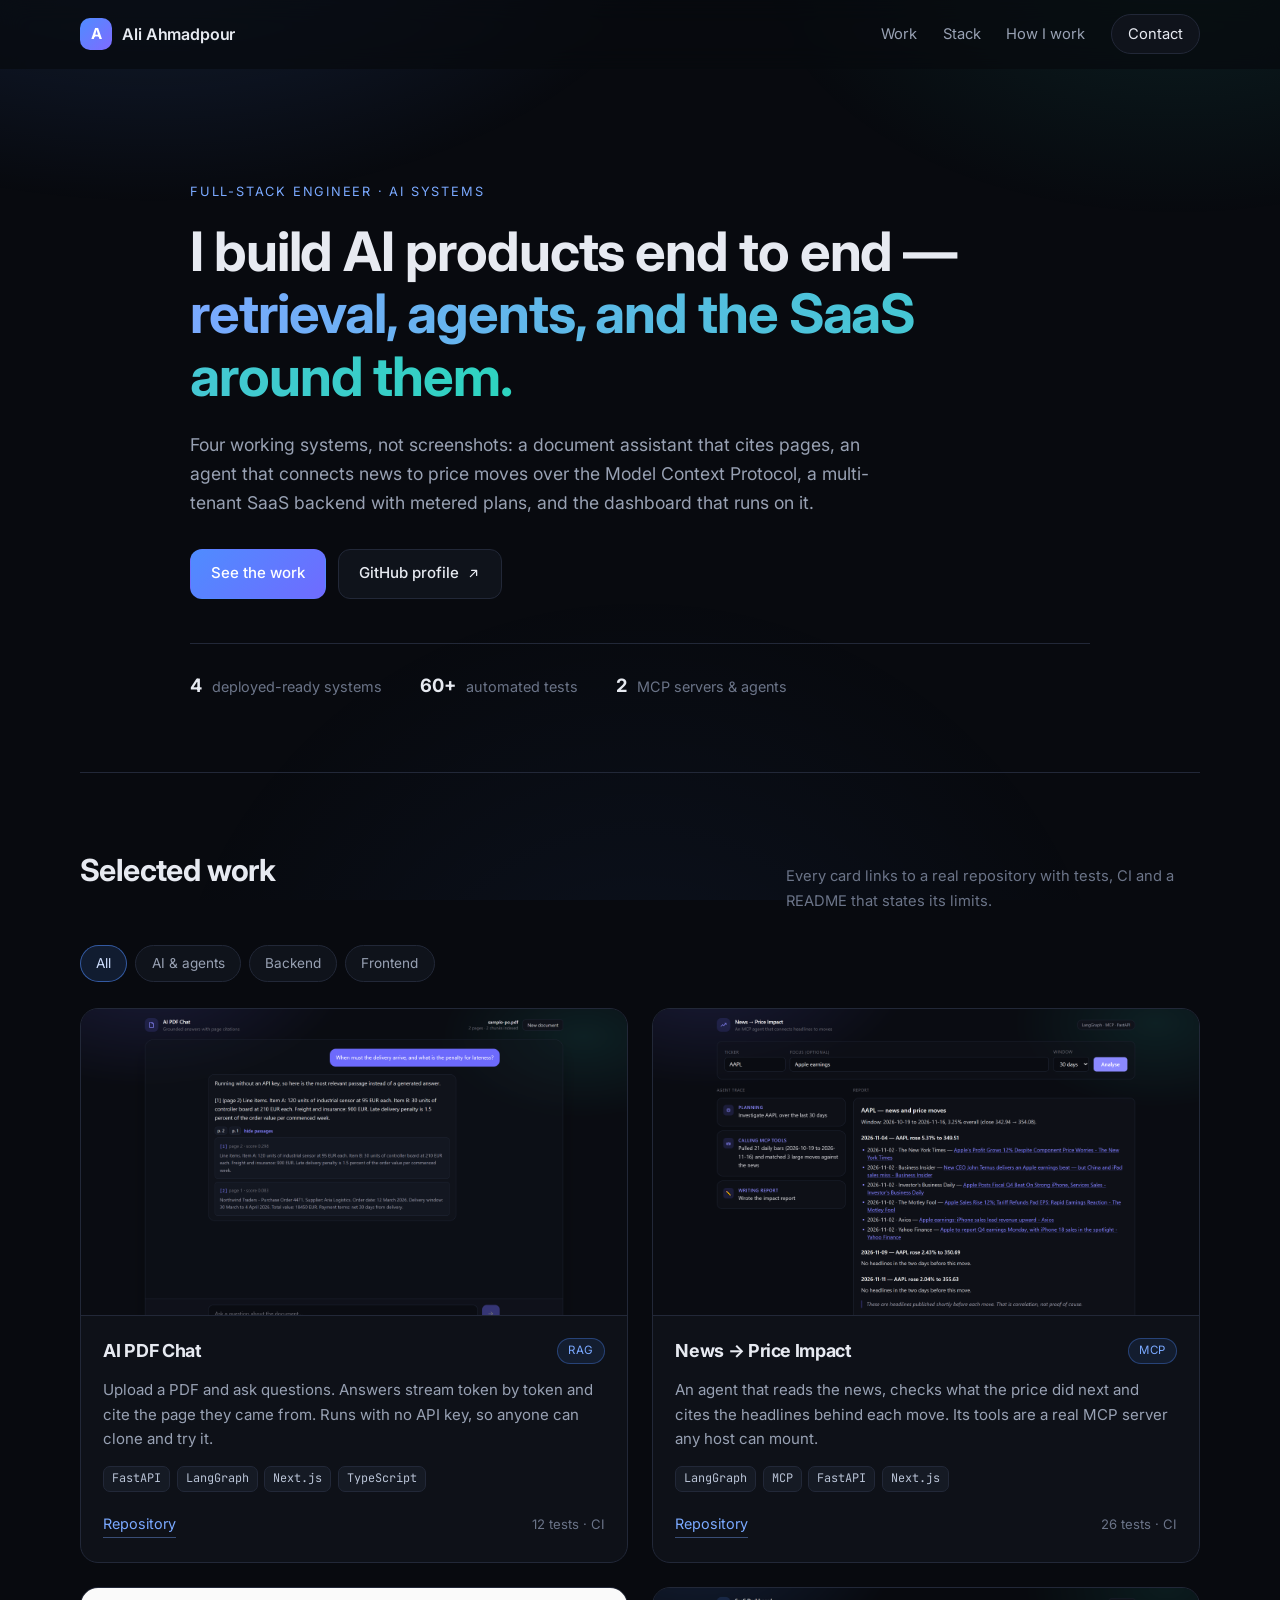
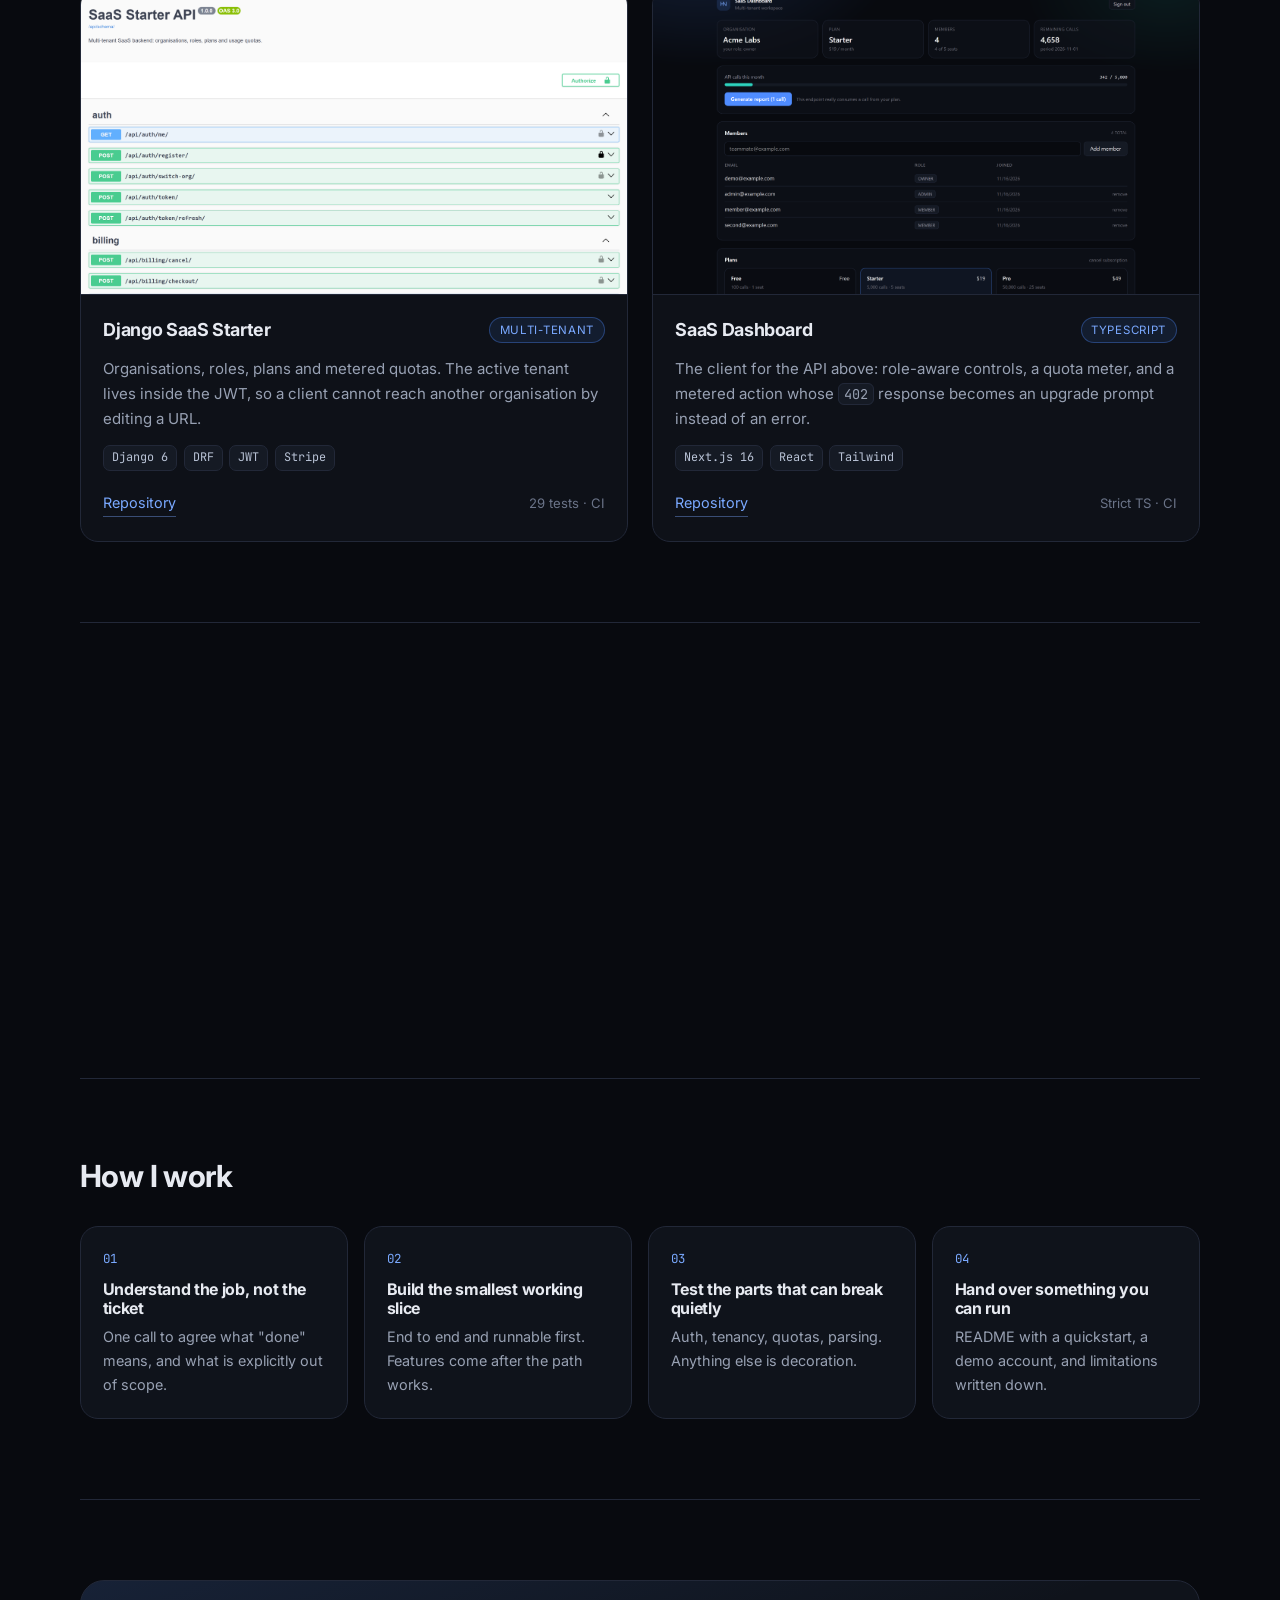
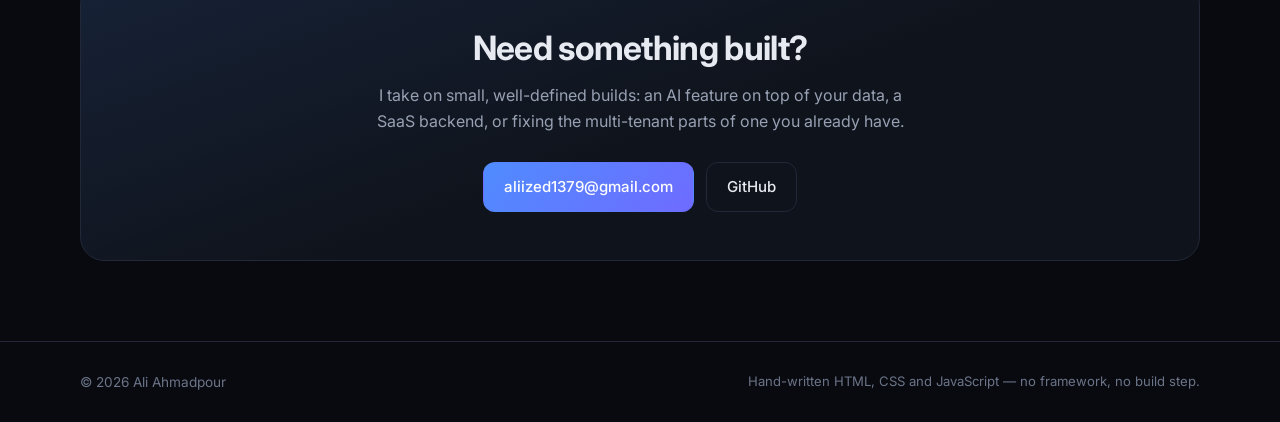
==== index.html @ 23d501a3 "Portfolio site: hand-written HTML, CSS and JavaScript No framework, no bundler, no dependencies. Fou" ====
<!doctype html>
<html lang="en">
  <head>
    <meta charset="utf-8" />
    <meta name="viewport" content="width=device-width, initial-scale=1" />
    <title>Ali Ahmadpour — Full-stack engineer, AI systems</title>
    <meta
      name="description"
      content="Full-stack engineer building AI systems: retrieval, agents over MCP, and the multi-tenant SaaS backends they sit on. Python, Django, FastAPI, Next.js, TypeScript."
    />
    <meta name="theme-color" content="#080a0f" />
    <link rel="preconnect" href="https://fonts.googleapis.com" />
    <link rel="preconnect" href="https://fonts.gstatic.com" crossorigin />
    <link
      href="https://fonts.googleapis.com/css2?family=Inter:wght@400;500;600;700&family=JetBrains+Mono:wght@400;500&display=swap"
      rel="stylesheet"
    />
    <link rel="stylesheet" href="styles.css" />
    <link rel="icon" href="data:image/svg+xml,%3Csvg xmlns='http://www.w3.org/2000/svg' viewBox='0 0 100 100'%3E%3Crect width='100' height='100' rx='22' fill='%234f8cff'/%3E%3Ctext x='50' y='68' font-size='54' font-family='sans-serif' font-weight='700' fill='white' text-anchor='middle'%3EA%3C/text%3E%3C/svg%3E" />
  </head>
  <body>
    <a class="skip" href="#work">Skip to work</a>

    <div class="glow" aria-hidden="true"></div>

    <header class="site-header" id="top">
      <div class="wrap header-inner">
        <a class="brand" href="#top">
          <span class="brand-mark">A</span>
          <span class="brand-text">Ali Ahmadpour</span>
        </a>

        <button class="nav-toggle" type="button" aria-expanded="false" aria-controls="nav">
          <span class="nav-toggle-bar"></span>
          <span class="nav-toggle-bar"></span>
          <span class="nav-toggle-label">Menu</span>
        </button>

        <nav class="nav" id="nav" aria-label="Main">
          <a href="#work">Work</a>
          <a href="#stack">Stack</a>
          <a href="#process">How I work</a>
          <a class="nav-cta" href="#contact">Contact</a>
        </nav>
      </div>
    </header>

    <main>
      <section class="hero wrap">
        <p class="eyebrow">Full-stack engineer · AI systems</p>
        <h1>
          I build AI products end to end —<br />
          <span class="accent">retrieval, agents, and the SaaS around them.</span>
        </h1>
        <p class="lede">
          Four working systems, not screenshots: a document assistant that cites pages, an agent
          that connects news to price moves over the Model Context Protocol, a multi-tenant SaaS
          backend with metered plans, and the dashboard that runs on it.
        </p>

        <div class="hero-actions">
          <a class="btn btn-primary" href="#work">See the work</a>
          <a class="btn" href="https://github.com/MrFox2000" target="_blank" rel="noreferrer">
            GitHub profile
            <svg viewBox="0 0 24 24" aria-hidden="true"><path d="M7 17 17 7M9 7h8v8" /></svg>
          </a>
        </div>

        <ul class="facts" role="list">
          <li><strong>4</strong> deployed-ready systems</li>
          <li><strong>60+</strong> automated tests</li>
          <li><strong>2</strong> MCP servers &amp; agents</li>
        </ul>
      </section>

      <section class="wrap section" id="work">
        <div class="section-head">
          <h2>Selected work</h2>
          <p>Every card links to a real repository with tests, CI and a README that states its limits.</p>
        </div>

        <div class="filters" role="group" aria-label="Filter projects by technology">
          <button class="chip is-active" type="button" data-filter="all">All</button>
          <button class="chip" type="button" data-filter="ai">AI &amp; agents</button>
          <button class="chip" type="button" data-filter="backend">Backend</button>
          <button class="chip" type="button" data-filter="frontend">Frontend</button>
        </div>

        <div class="projects">
          <article class="project" data-tags="ai backend frontend">
            <a class="project-shot" href="https://github.com/MrFox2000/ai-pdf-chat" target="_blank" rel="noreferrer">
              <img src="assets/ai-pdf-chat.png" alt="AI PDF Chat answering a question with cited pages" loading="lazy" />
            </a>
            <div class="project-body">
              <div class="project-title-row">
                <h3>AI PDF Chat</h3>
                <span class="badge">RAG</span>
              </div>
              <p>
                Upload a PDF and ask questions. Answers stream token by token and cite the page
                they came from. Runs with no API key, so anyone can clone and try it.
              </p>
              <ul class="stack" role="list">
                <li>FastAPI</li>
                <li>LangGraph</li>
                <li>Next.js</li>
                <li>TypeScript</li>
              </ul>
              <div class="project-links">
                <a href="https://github.com/MrFox2000/ai-pdf-chat" target="_blank" rel="noreferrer">Repository</a>
                <span class="muted">12 tests · CI</span>
              </div>
            </div>
          </article>

          <article class="project" data-tags="ai backend frontend">
            <a class="project-shot" href="https://github.com/MrFox2000/agentic-news-impact" target="_blank" rel="noreferrer">
              <img src="assets/agentic-news-impact.png" alt="The agent report pairing price moves with headlines" loading="lazy" />
            </a>
            <div class="project-body">
              <div class="project-title-row">
                <h3>News → Price Impact</h3>
                <span class="badge">MCP</span>
              </div>
              <p>
                An agent that reads the news, checks what the price did next and cites the headlines
                behind each move. Its tools are a real MCP server any host can mount.
              </p>
              <ul class="stack" role="list">
                <li>LangGraph</li>
                <li>MCP</li>
                <li>FastAPI</li>
                <li>Next.js</li>
              </ul>
              <div class="project-links">
                <a href="https://github.com/MrFox2000/agentic-news-impact" target="_blank" rel="noreferrer">Repository</a>
                <span class="muted">26 tests · CI</span>
              </div>
            </div>
          </article>

          <article class="project" data-tags="backend">
            <a class="project-shot" href="https://github.com/MrFox2000/django-saas-starter" target="_blank" rel="noreferrer">
              <img src="assets/django-saas-starter.png" alt="Generated OpenAPI documentation for the SaaS API" loading="lazy" />
            </a>
            <div class="project-body">
              <div class="project-title-row">
                <h3>Django SaaS Starter</h3>
                <span class="badge">Multi-tenant</span>
              </div>
              <p>
                Organisations, roles, plans and metered quotas. The active tenant lives inside the
                JWT, so a client cannot reach another organisation by editing a URL.
              </p>
              <ul class="stack" role="list">
                <li>Django 6</li>
                <li>DRF</li>
                <li>JWT</li>
                <li>Stripe</li>
              </ul>
              <div class="project-links">
                <a href="https://github.com/MrFox2000/django-saas-starter" target="_blank" rel="noreferrer">Repository</a>
                <span class="muted">29 tests · CI</span>
              </div>
            </div>
          </article>

          <article class="project" data-tags="frontend backend">
            <a class="project-shot" href="https://github.com/MrFox2000/next-dashboard" target="_blank" rel="noreferrer">
              <img src="assets/next-dashboard.png" alt="The multi-tenant dashboard showing quota and plans" loading="lazy" />
            </a>
            <div class="project-body">
              <div class="project-title-row">
                <h3>SaaS Dashboard</h3>
                <span class="badge">TypeScript</span>
              </div>
              <p>
                The client for the API above: role-aware controls, a quota meter, and a metered
                action whose <code>402</code> response becomes an upgrade prompt instead of an error.
              </p>
              <ul class="stack" role="list">
                <li>Next.js 16</li>
                <li>React</li>
                <li>Tailwind</li>
              </ul>
              <div class="project-links">
                <a href="https://github.com/MrFox2000/next-dashboard" target="_blank" rel="noreferrer">Repository</a>
                <span class="muted">Strict TS · CI</span>
              </div>
            </div>
          </article>
        </div>
      </section>

      <section class="wrap section" id="stack">
        <div class="section-head">
          <h2>What I actually work with</h2>
          <p>Listed only where a repository above proves it.</p>
        </div>

        <div class="stack-grid">
          <div class="stack-card">
            <h3>AI systems</h3>
            <ul role="list">
              <li>Retrieval-augmented generation</li>
              <li>LangChain &amp; LangGraph</li>
              <li>Model Context Protocol (servers and clients)</li>
              <li>Streaming responses over SSE</li>
            </ul>
          </div>
          <div class="stack-card">
            <h3>Backend</h3>
            <ul role="list">
              <li>Python, FastAPI, Django + DRF</li>
              <li>PostgreSQL, JWT, multi-tenancy</li>
              <li>Stripe subscriptions and webhooks</li>
              <li>pytest, Docker, GitHub Actions</li>
            </ul>
          </div>
          <div class="stack-card">
            <h3>Frontend</h3>
            <ul role="list">
              <li>TypeScript, React, Next.js App Router</li>
              <li>Tailwind, accessible markup</li>
              <li>Hand-written HTML, CSS and DOM</li>
              <li>This page: no framework, no build step</li>
            </ul>
          </div>
        </div>
      </section>

      <section class="wrap section" id="process">
        <div class="section-head">
          <h2>How I work</h2>
        </div>

        <ol class="steps" role="list">
          <li>
            <span class="step-number">01</span>
            <h3>Understand the job, not the ticket</h3>
            <p>One call to agree what "done" means, and what is explicitly out of scope.</p>
          </li>
          <li>
            <span class="step-number">02</span>
            <h3>Build the smallest working slice</h3>
            <p>End to end and runnable first. Features come after the path works.</p>
          </li>
          <li>
            <span class="step-number">03</span>
            <h3>Test the parts that can break quietly</h3>
            <p>Auth, tenancy, quotas, parsing. Anything else is decoration.</p>
          </li>
          <li>
            <span class="step-number">04</span>
            <h3>Hand over something you can run</h3>
            <p>README with a quickstart, a demo account, and limitations written down.</p>
          </li>
        </ol>
      </section>

      <section class="wrap section contact" id="contact">
        <div class="contact-card">
          <h2>Need something built?</h2>
          <p>
            I take on small, well-defined builds: an AI feature on top of your data, a SaaS
            backend, or fixing the multi-tenant parts of one you already have.
          </p>
          <div class="contact-actions">
            <a class="btn btn-primary" href="mailto:aliized1379@gmail.com">aliized1379@gmail.com</a>
            <a class="btn" href="https://github.com/MrFox2000" target="_blank" rel="noreferrer">GitHub</a>
          </div>
        </div>
      </section>
    </main>

    <footer class="site-footer">
      <div class="wrap footer-inner">
        <p>© <span id="year">2026</span> Ali Ahmadpour</p>
        <p class="muted">Hand-written HTML, CSS and JavaScript — no framework, no build step.</p>
      </div>
    </footer>

    <script src="app.js" defer></script>
  </body>
</html>
---- styles.css ----
/* Hand-written CSS: custom properties, logical layout, no framework. */

:root {
  --bg: #080a0f;
  --panel: #0f131b;
  --panel-soft: #151a24;
  --line: #222838;
  --text: #e7eaf1;
  --muted: #98a1b3;
  --faint: #6b7488;
  --accent: #4f8cff;
  --accent-soft: #7aa9ff;
  --good: #2dd4bf;

  --radius: 18px;
  --wrap: 1120px;
  --font: "Inter", ui-sans-serif, system-ui, -apple-system, "Segoe UI", sans-serif;
  --mono: "JetBrains Mono", ui-monospace, SFMono-Regular, Menlo, monospace;
}

*,
*::before,
*::after {
  box-sizing: border-box;
}

html {
  scroll-behavior: smooth;
}

body {
  margin: 0;
  min-height: 100dvh;
  background: var(--bg);
  color: var(--text);
  font-family: var(--font);
  font-size: 16px;
  line-height: 1.65;
  -webkit-font-smoothing: antialiased;
}

img {
  max-width: 100%;
  display: block;
}

a {
  color: inherit;
  text-decoration: none;
}

h1,
h2,
h3 {
  line-height: 1.15;
  letter-spacing: -0.02em;
  margin: 0;
}

p {
  margin: 0;
}

ul,
ol {
  margin: 0;
  padding: 0;
  list-style: none;
}

code {
  font-family: var(--mono);
  font-size: 0.9em;
  background: var(--panel-soft);
  border: 1px solid var(--line);
  border-radius: 6px;
  padding: 1px 5px;
}

.wrap {
  width: min(100% - 2.5rem, var(--wrap));
  margin-inline: auto;
}

.skip {
  position: absolute;
  left: -9999px;
  top: 0;
  background: var(--accent);
  color: #fff;
  padding: 0.5rem 1rem;
  z-index: 100;
}

.skip:focus {
  left: 1rem;
  top: 1rem;
}

/* ---------- ambient background ---------- */

.glow {
  position: fixed;
  inset: 0;
  pointer-events: none;
  z-index: -1;
  background:
    radial-gradient(900px 520px at 12% -12%, rgba(79, 140, 255, 0.18), transparent 60%),
    radial-gradient(760px 460px at 92% -4%, rgba(45, 212, 191, 0.1), transparent 55%),
    radial-gradient(700px 700px at 50% 120%, rgba(79, 140, 255, 0.07), transparent 70%);
}

/* ---------- header ---------- */

.site-header {
  position: sticky;
  top: 0;
  z-index: 20;
  backdrop-filter: blur(12px);
  background: rgba(8, 10, 15, 0.72);
  border-bottom: 1px solid transparent;
  transition: border-color 0.25s ease, background 0.25s ease;
}

.site-header.is-stuck {
  border-bottom-color: var(--line);
}

.header-inner {
  display: flex;
  align-items: center;
  justify-content: space-between;
  gap: 1rem;
  min-height: 68px;
}

.brand {
  display: inline-flex;
  align-items: center;
  gap: 0.65rem;
  font-weight: 600;
  letter-spacing: -0.01em;
}

.brand-mark {
  display: grid;
  place-items: center;
  width: 32px;
  height: 32px;
  border-radius: 10px;
  background: linear-gradient(135deg, var(--accent), #7f6bff);
  color: #fff;
  font-weight: 700;
  font-size: 0.95rem;
}

.nav {
  display: flex;
  align-items: center;
  gap: 1.6rem;
  font-size: 0.92rem;
  color: var(--muted);
}

.nav a {
  transition: color 0.2s ease;
}

.nav a:hover,
.nav a:focus-visible {
  color: var(--text);
}

.nav-cta {
  color: var(--text);
  border: 1px solid var(--line);
  border-radius: 999px;
  padding: 0.4rem 1rem;
  background: var(--panel);
}

.nav-cta:hover {
  border-color: rgba(79, 140, 255, 0.6);
}

.nav-toggle {
  display: none;
  align-items: center;
  gap: 0.5rem;
  background: none;
  border: 1px solid var(--line);
  border-radius: 999px;
  color: var(--muted);
  font: inherit;
  font-size: 0.85rem;
  padding: 0.35rem 0.85rem;
  cursor: pointer;
}

.nav-toggle-bar {
  width: 14px;
  height: 1.5px;
  background: currentColor;
}

.nav-toggle-bar + .nav-toggle-bar {
  margin-left: -6px;
}

/* ---------- hero ---------- */

.hero {
  padding-block: clamp(3.5rem, 9vw, 7rem) clamp(2.5rem, 6vw, 4.5rem);
  max-width: 900px;
}

.eyebrow {
  font-size: 0.8rem;
  letter-spacing: 0.14em;
  text-transform: uppercase;
  color: var(--accent-soft);
  margin-bottom: 1.1rem;
}

.hero h1 {
  font-size: clamp(2rem, 5.2vw, 3.4rem);
  font-weight: 700;
}

.accent {
  background: linear-gradient(100deg, var(--accent-soft), var(--good));
  -webkit-background-clip: text;
  background-clip: text;
  color: transparent;
}

.lede {
  margin-top: 1.4rem;
  max-width: 62ch;
  color: var(--muted);
  font-size: clamp(1rem, 1.6vw, 1.1rem);
}

.hero-actions {
  display: flex;
  flex-wrap: wrap;
  gap: 0.75rem;
  margin-top: 2rem;
}

.btn {
  display: inline-flex;
  align-items: center;
  gap: 0.45rem;
  border: 1px solid var(--line);
  border-radius: 12px;
  background: var(--panel);
  color: var(--text);
  padding: 0.72rem 1.25rem;
  font-size: 0.94rem;
  font-weight: 500;
  transition: transform 0.15s ease, border-color 0.2s ease, background 0.2s ease;
}

.btn svg {
  width: 15px;
  height: 15px;
  fill: none;
  stroke: currentColor;
  stroke-width: 2;
  stroke-linecap: round;
  stroke-linejoin: round;
}

.btn:hover {
  transform: translateY(-1px);
  border-color: rgba(79, 140, 255, 0.6);
}

.btn-primary {
  background: linear-gradient(135deg, var(--accent), #6f6bff);
  border-color: transparent;
  color: #fff;
}

.btn-primary:hover {
  border-color: transparent;
  filter: brightness(1.07);
}

.facts {
  display: flex;
  flex-wrap: wrap;
  gap: 2.4rem;
  margin-top: 2.8rem;
  padding-top: 1.6rem;
  border-top: 1px solid var(--line);
  color: var(--faint);
  font-size: 0.9rem;
}

.facts strong {
  color: var(--text);
  font-size: 1.15rem;
  margin-right: 0.35rem;
}

/* ---------- sections ---------- */

.section {
  padding-block: clamp(3rem, 7vw, 5rem);
  border-top: 1px solid var(--line);
}

.section-head {
  display: flex;
  flex-wrap: wrap;
  align-items: baseline;
  justify-content: space-between;
  gap: 0.6rem 2rem;
  margin-bottom: 2rem;
}

.section-head h2 {
  font-size: clamp(1.4rem, 2.6vw, 1.9rem);
}

.section-head p {
  color: var(--faint);
  font-size: 0.92rem;
  max-width: 46ch;
}

/* ---------- filters ---------- */

.filters {
  display: flex;
  flex-wrap: wrap;
  gap: 0.5rem;
  margin-bottom: 1.6rem;
}

.chip {
  border: 1px solid var(--line);
  background: var(--panel);
  color: var(--muted);
  border-radius: 999px;
  padding: 0.4rem 0.95rem;
  font: inherit;
  font-size: 0.85rem;
  cursor: pointer;
  transition: color 0.2s ease, border-color 0.2s ease, background 0.2s ease;
}

.chip:hover {
  color: var(--text);
}

.chip.is-active {
  background: rgba(79, 140, 255, 0.14);
  border-color: rgba(79, 140, 255, 0.55);
  color: #cfdfff;
}

/* ---------- projects ---------- */

.projects {
  display: grid;
  gap: 1.5rem;
  grid-template-columns: repeat(auto-fit, minmax(min(100%, 460px), 1fr));
}

.project {
  display: flex;
  flex-direction: column;
  border: 1px solid var(--line);
  border-radius: var(--radius);
  background: color-mix(in srgb, var(--panel) 88%, transparent);
  overflow: hidden;
  transition: transform 0.2s ease, border-color 0.2s ease, opacity 0.2s ease;
}

.project:hover {
  transform: translateY(-3px);
  border-color: rgba(79, 140, 255, 0.45);
}

.project.is-hidden {
  display: none;
}

.project.is-fading {
  opacity: 0;
}

.project-shot {
  display: block;
  aspect-ratio: 16 / 9;
  overflow: hidden;
  background: var(--panel-soft);
  border-bottom: 1px solid var(--line);
}

.project-shot img {
  width: 100%;
  height: 100%;
  object-fit: cover;
  object-position: top center;
  transition: transform 0.5s ease;
}

.project:hover .project-shot img {
  transform: scale(1.03);
}

.project-body {
  display: flex;
  flex-direction: column;
  gap: 0.85rem;
  padding: 1.35rem 1.4rem 1.5rem;
}

.project-title-row {
  display: flex;
  align-items: center;
  justify-content: space-between;
  gap: 0.75rem;
}

.project h3 {
  font-size: 1.12rem;
}

.badge {
  font-size: 0.72rem;
  letter-spacing: 0.06em;
  text-transform: uppercase;
  color: var(--accent-soft);
  border: 1px solid rgba(79, 140, 255, 0.35);
  background: rgba(79, 140, 255, 0.1);
  border-radius: 999px;
  padding: 0.18rem 0.6rem;
  white-space: nowrap;
}

.project p {
  color: var(--muted);
  font-size: 0.94rem;
}

.stack {
  display: flex;
  flex-wrap: wrap;
  gap: 0.4rem;
}

.stack li {
  font-family: var(--mono);
  font-size: 0.74rem;
  color: #b9c3d6;
  background: var(--panel-soft);
  border: 1px solid var(--line);
  border-radius: 7px;
  padding: 0.15rem 0.5rem;
}

.project-links {
  display: flex;
  align-items: center;
  justify-content: space-between;
  margin-top: auto;
  padding-top: 0.4rem;
  font-size: 0.9rem;
}

.project-links a {
  color: var(--accent-soft);
  border-bottom: 1px solid rgba(122, 169, 255, 0.4);
  padding-bottom: 1px;
}

.project-links a:hover {
  color: #fff;
}

.muted {
  color: var(--faint);
  font-size: 0.82rem;
}

/* ---------- stack ---------- */

.stack-grid {
  display: grid;
  gap: 1rem;
  grid-template-columns: repeat(auto-fit, minmax(min(100%, 260px), 1fr));
}

.stack-card {
  border: 1px solid var(--line);
  border-radius: var(--radius);
  background: var(--panel);
  padding: 1.4rem;
}

.stack-card h3 {
  font-size: 0.82rem;
  text-transform: uppercase;
  letter-spacing: 0.12em;
  color: var(--accent-soft);
  margin-bottom: 0.9rem;
}

.stack-card li {
  position: relative;
  padding-left: 1rem;
  margin-block: 0.45rem;
  color: var(--muted);
  font-size: 0.93rem;
}

.stack-card li::before {
  content: "";
  position: absolute;
  left: 0;
  top: 0.62em;
  width: 5px;
  height: 5px;
  border-radius: 50%;
  background: var(--good);
}

/* ---------- steps ---------- */

.steps {
  display: grid;
  gap: 1rem;
  grid-template-columns: repeat(auto-fit, minmax(min(100%, 230px), 1fr));
  counter-reset: step;
}

.steps li {
  border: 1px solid var(--line);
  border-radius: var(--radius);
  background: var(--panel);
  padding: 1.35rem;
}

.step-number {
  display: block;
  font-family: var(--mono);
  font-size: 0.78rem;
  color: var(--accent-soft);
  margin-bottom: 0.7rem;
}

.steps h3 {
  font-size: 1rem;
  margin-bottom: 0.5rem;
}

.steps p {
  color: var(--muted);
  font-size: 0.9rem;
}

/* ---------- contact ---------- */

.contact-card {
  border: 1px solid var(--line);
  border-radius: 24px;
  background:
    linear-gradient(160deg, rgba(79, 140, 255, 0.12), transparent 55%),
    var(--panel);
  padding: clamp(1.8rem, 5vw, 3rem);
  text-align: center;
}

.contact-card h2 {
  font-size: clamp(1.5rem, 3vw, 2.1rem);
}

.contact-card p {
  margin: 0.9rem auto 0;
  max-width: 56ch;
  color: var(--muted);
}

.contact-actions {
  display: flex;
  flex-wrap: wrap;
  justify-content: center;
  gap: 0.7rem;
  margin-top: 1.7rem;
}

/* ---------- footer ---------- */

.site-footer {
  border-top: 1px solid var(--line);
  padding-block: 1.8rem;
}

.footer-inner {
  display: flex;
  flex-wrap: wrap;
  gap: 0.6rem 1.5rem;
  justify-content: space-between;
  color: var(--faint);
  font-size: 0.85rem;
}

/* ---------- reveal on scroll ---------- */

.reveal {
  opacity: 0;
  transform: translateY(14px);
  transition: opacity 0.55s ease, transform 0.55s ease;
}

.reveal.is-visible {
  opacity: 1;
  transform: none;
}

@media (prefers-reduced-motion: reduce) {
  html {
    scroll-behavior: auto;
  }

  .reveal,
  .project,
  .project-shot img,
  .btn {
    transition: none;
  }

  .reveal {
    opacity: 1;
    transform: none;
  }
}

/* ---------- small screens ---------- */

@media (max-width: 760px) {
  .nav-toggle {
    display: inline-flex;
  }

  .nav {
    position: absolute;
    inset-inline: 0;
    top: 100%;
    flex-direction: column;
    align-items: flex-start;
    gap: 0.25rem;
    padding: 0.75rem 1.5rem 1.25rem;
    background: rgba(8, 10, 15, 0.98);
    border-bottom: 1px solid var(--line);
    display: none;
  }

  .nav.is-open {
    display: flex;
  }

  .nav a {
    padding: 0.55rem 0;
    width: 100%;
  }

  .nav-cta {
    text-align: center;
    margin-top: 0.4rem;
  }

  .facts {
    gap: 1.2rem 1.8rem;
  }
}
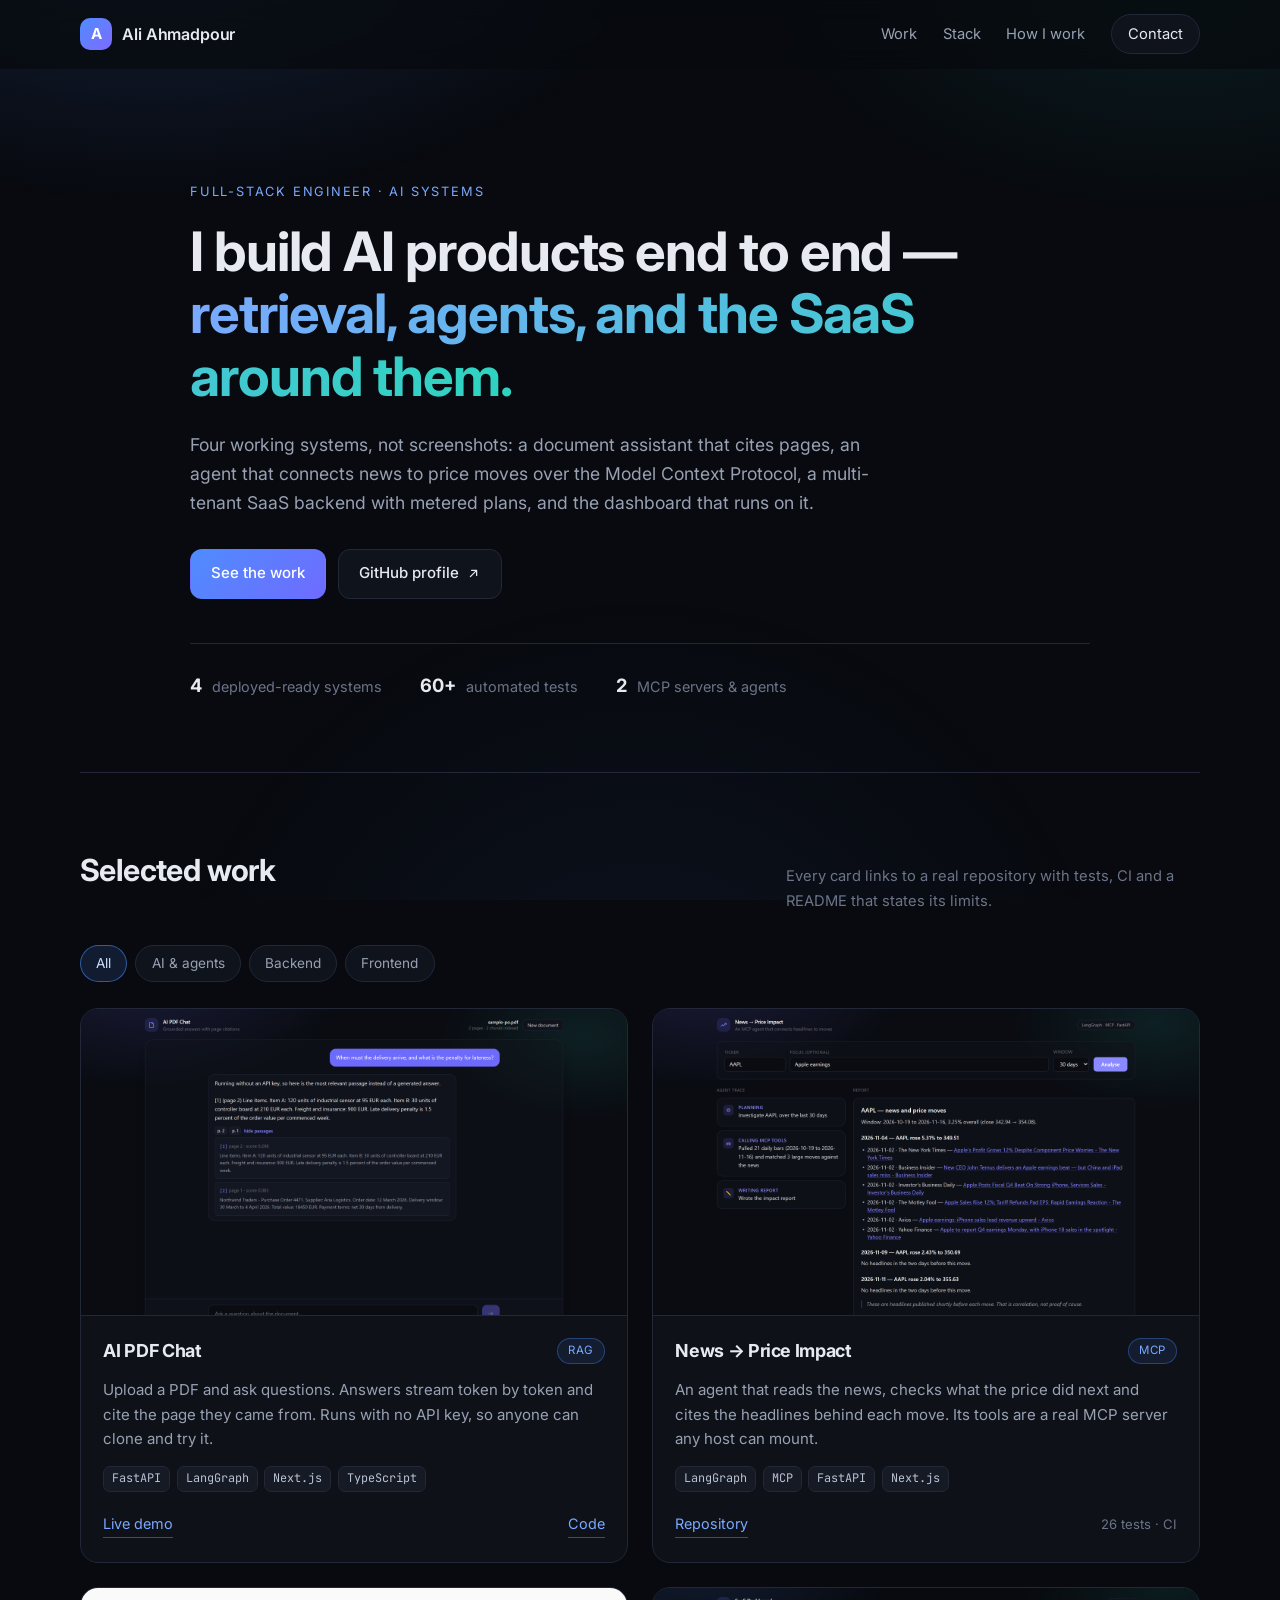
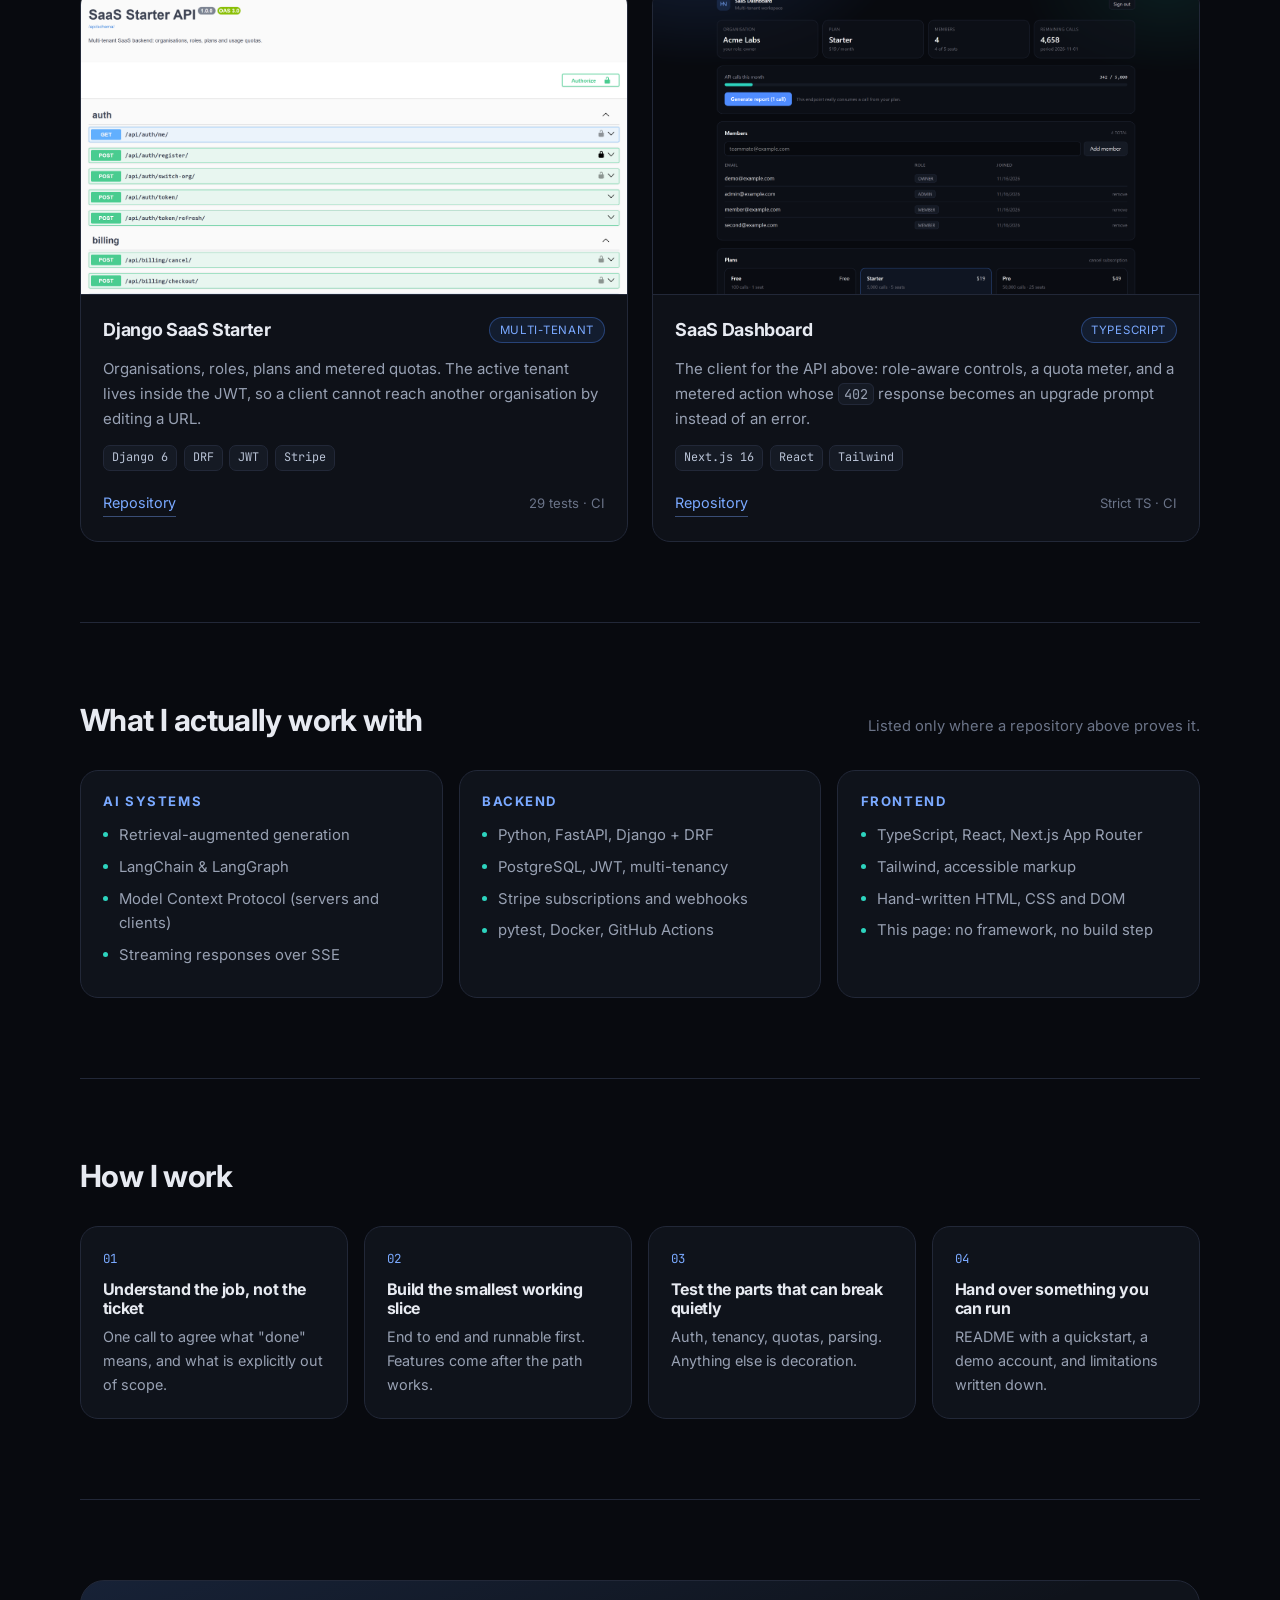
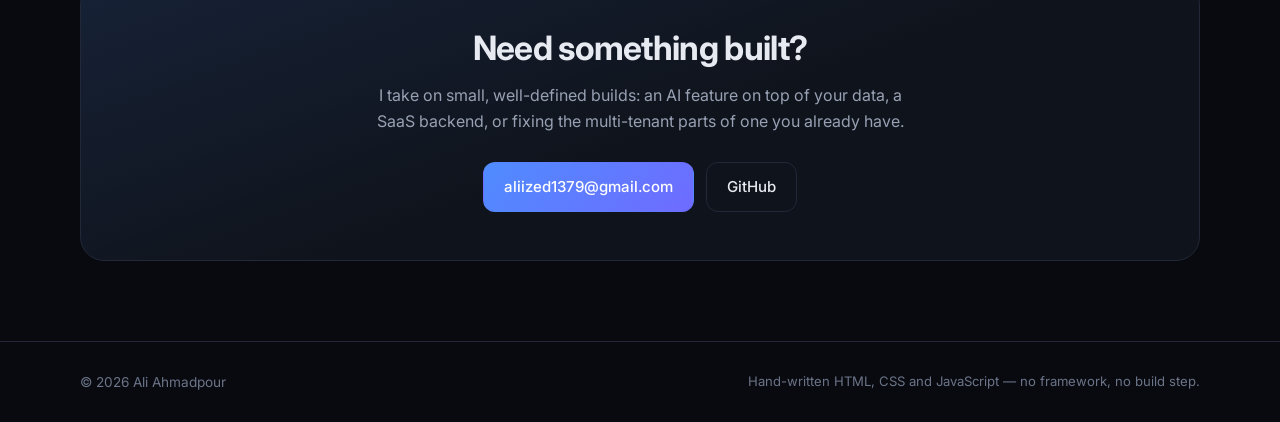
==== commit 7981b4ee: "Link the live demo for AI PDF Chat" ====
--- a/index.html
+++ b/index.html
@@ -107,8 +107,8 @@
                 <li>TypeScript</li>
               </ul>
               <div class="project-links">
-                <a href="https://github.com/MrFox2000/ai-pdf-chat" target="_blank" rel="noreferrer">Repository</a>
-                <span class="muted">12 tests · CI</span>
+                <a href="https://ai-pdf-chat-two.vercel.app/" target="_blank" rel="noreferrer">Live demo</a>
+                <a href="https://github.com/MrFox2000/ai-pdf-chat" target="_blank" rel="noreferrer">Code</a>
               </div>
             </div>
           </article>
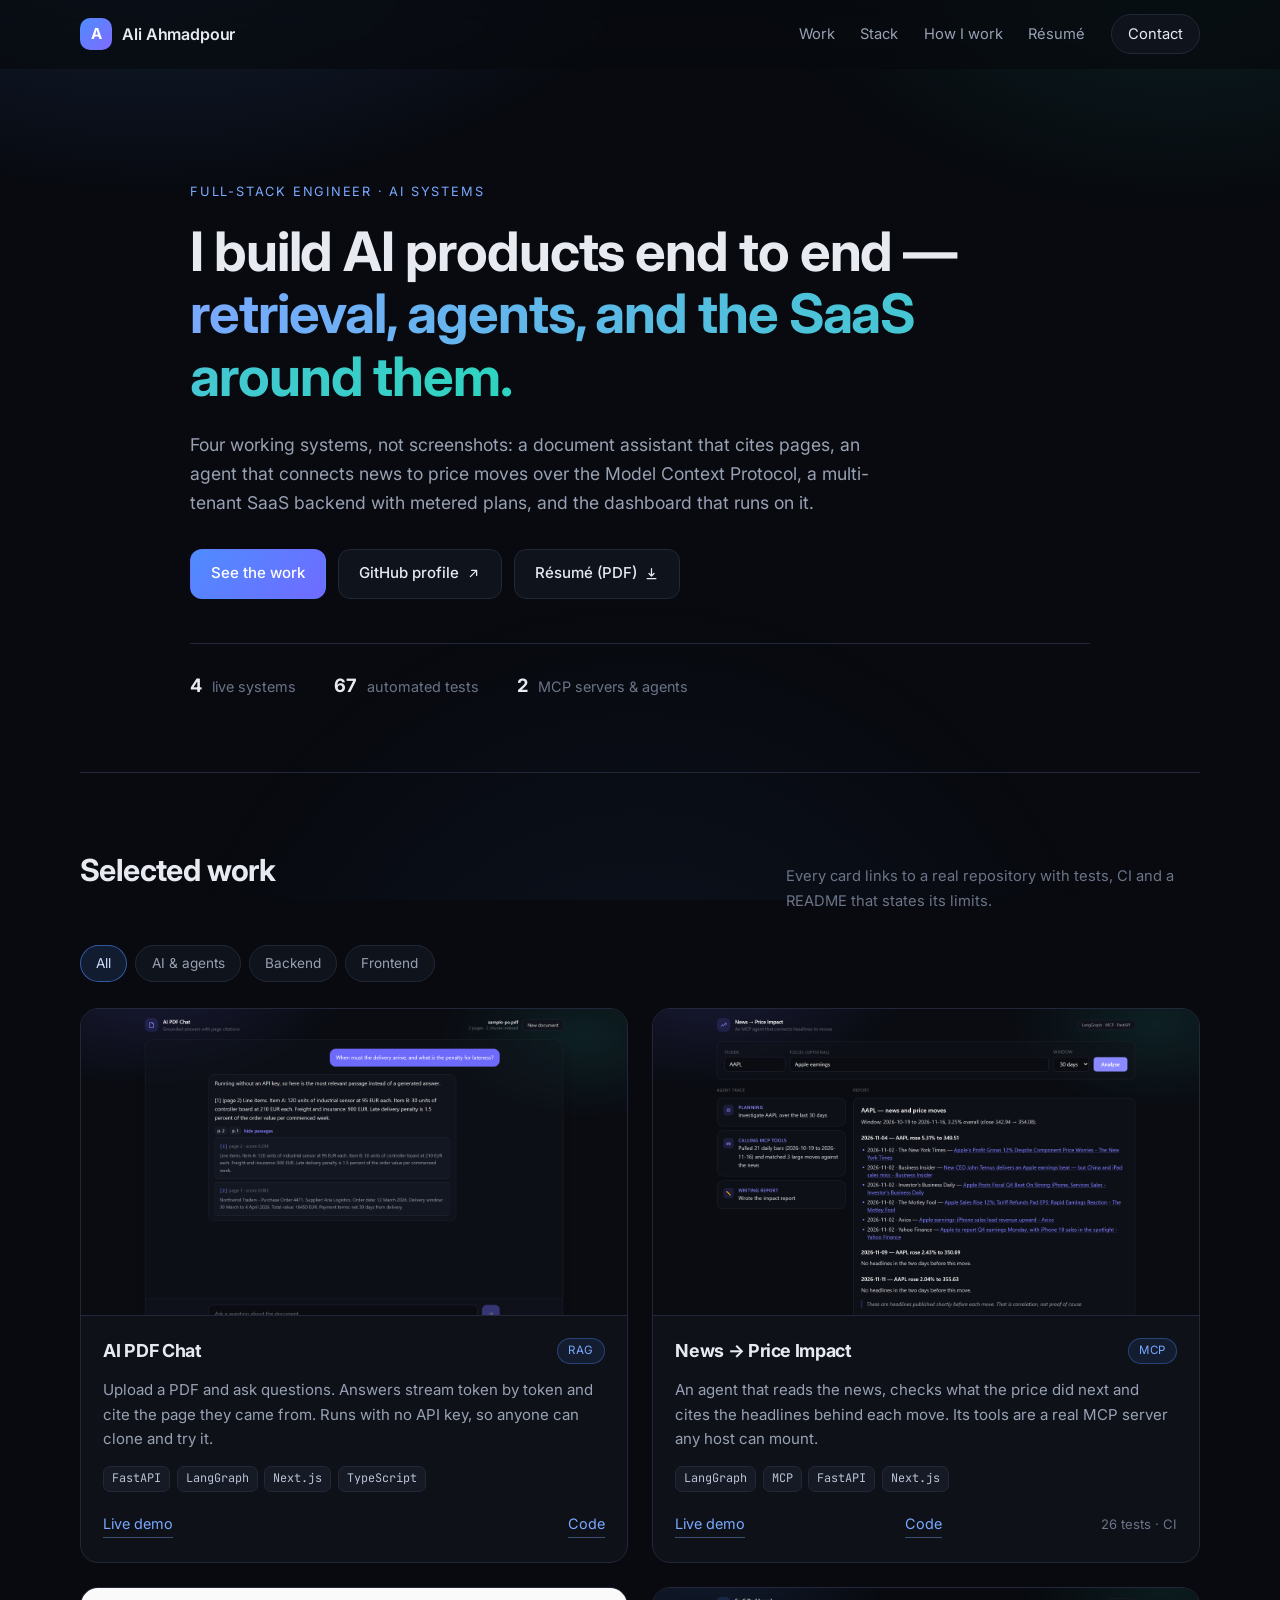
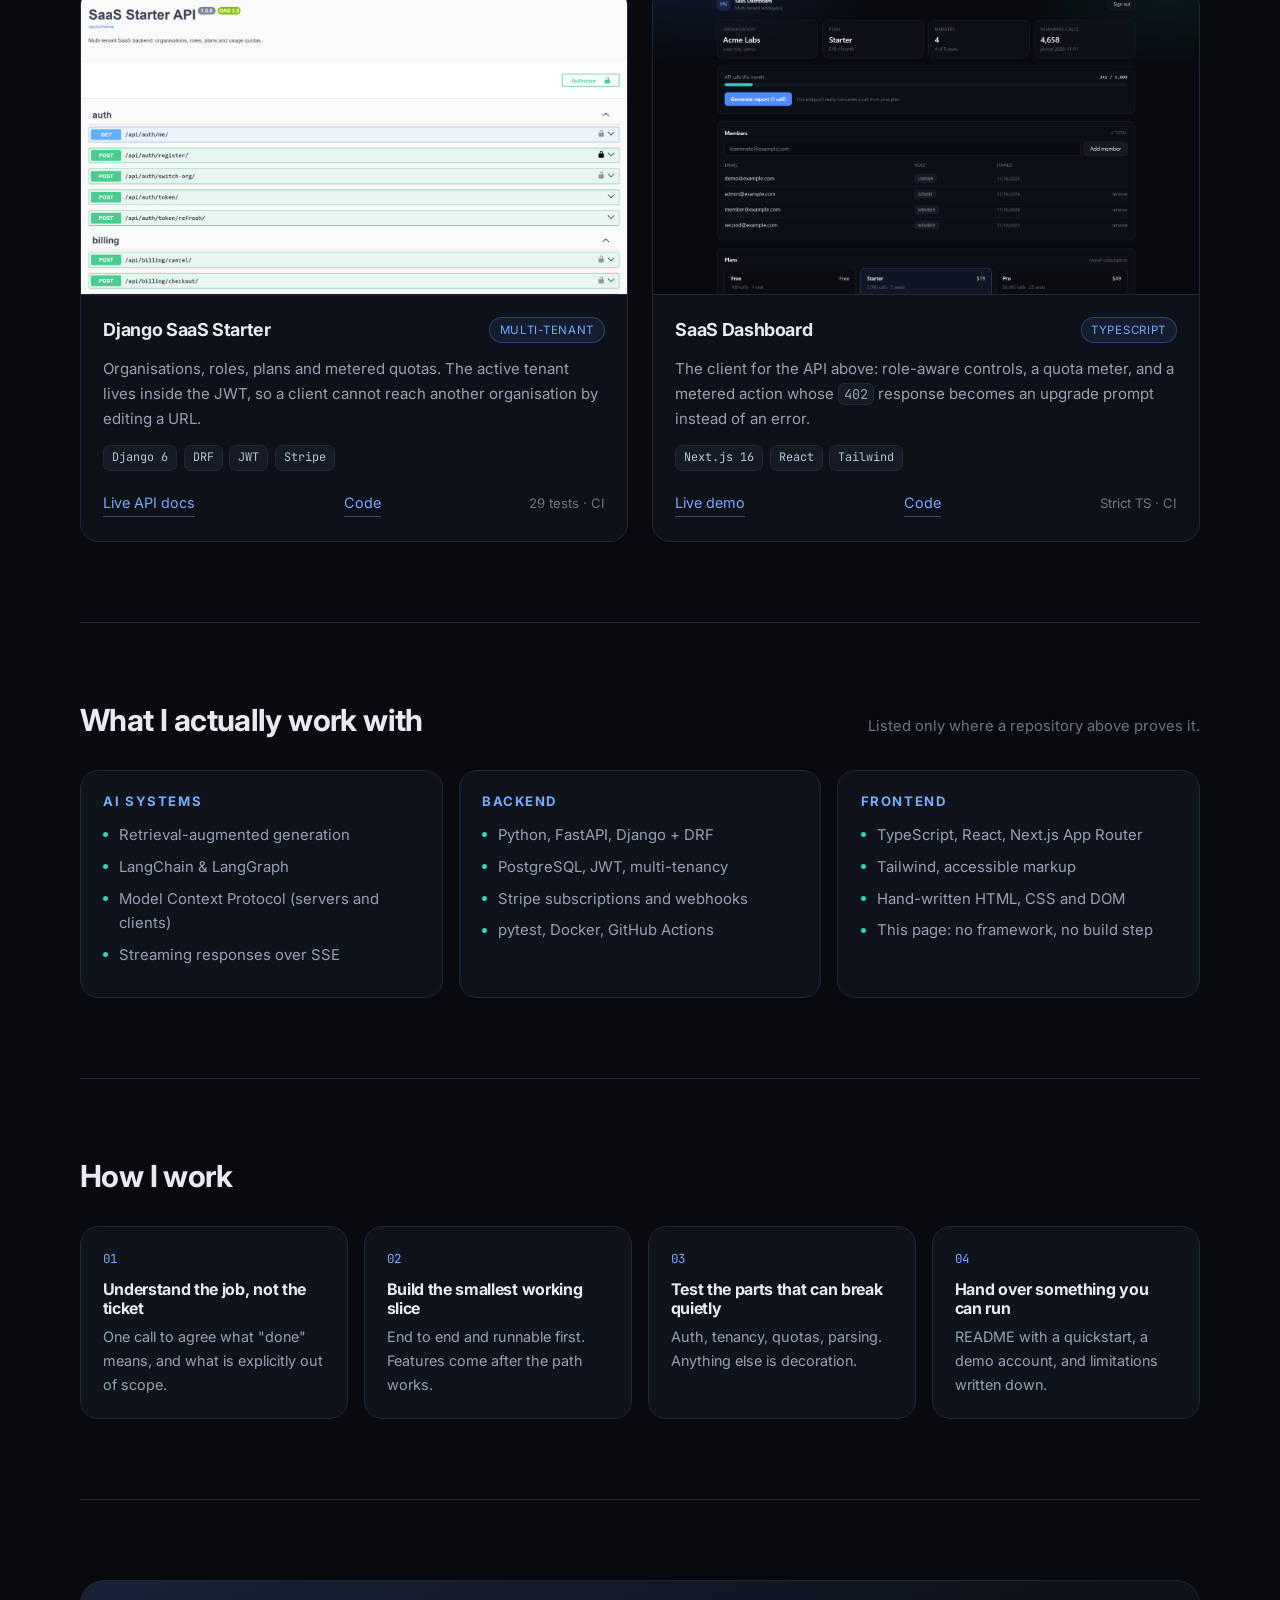
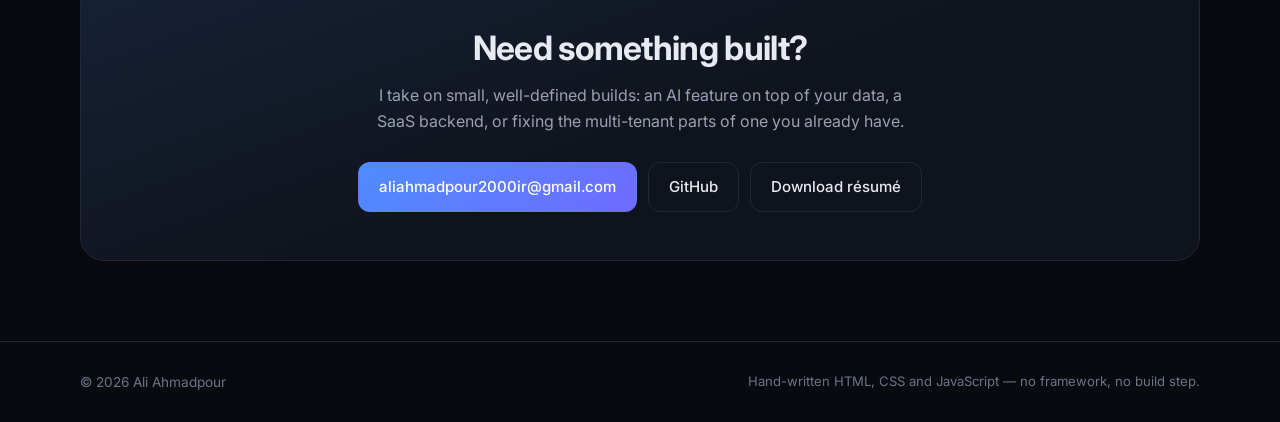
==== commit dd3325db: "Link every live deployment, add a one-page resume Each project card now opens the running deployment" ====
--- a/index.html
+++ b/index.html
@@ -40,6 +40,7 @@
           <a href="#work">Work</a>
           <a href="#stack">Stack</a>
           <a href="#process">How I work</a>
+          <a href="resume.pdf" download>Résumé</a>
           <a class="nav-cta" href="#contact">Contact</a>
         </nav>
       </div>
@@ -64,11 +65,15 @@
             GitHub profile
             <svg viewBox="0 0 24 24" aria-hidden="true"><path d="M7 17 17 7M9 7h8v8" /></svg>
           </a>
+          <a class="btn" href="resume.pdf" download>
+            Résumé (PDF)
+            <svg viewBox="0 0 24 24" aria-hidden="true"><path d="M12 4v12m0 0 4-4m-4 4-4-4M5 20h14" /></svg>
+          </a>
         </div>
 
         <ul class="facts" role="list">
-          <li><strong>4</strong> deployed-ready systems</li>
-          <li><strong>60+</strong> automated tests</li>
+          <li><strong>4</strong> live systems</li>
+          <li><strong>67</strong> automated tests</li>
           <li><strong>2</strong> MCP servers &amp; agents</li>
         </ul>
       </section>
@@ -133,7 +138,8 @@
                 <li>Next.js</li>
               </ul>
               <div class="project-links">
-                <a href="https://github.com/MrFox2000/agentic-news-impact" target="_blank" rel="noreferrer">Repository</a>
+                <a href="https://agentic-news-impact.vercel.app/" target="_blank" rel="noreferrer">Live demo</a>
+                <a href="https://github.com/MrFox2000/agentic-news-impact" target="_blank" rel="noreferrer">Code</a>
                 <span class="muted">26 tests · CI</span>
               </div>
             </div>
@@ -159,7 +165,8 @@
                 <li>Stripe</li>
               </ul>
               <div class="project-links">
-                <a href="https://github.com/MrFox2000/django-saas-starter" target="_blank" rel="noreferrer">Repository</a>
+                <a href="https://django-saas-api.onrender.com/api/docs/" target="_blank" rel="noreferrer">Live API docs</a>
+                <a href="https://github.com/MrFox2000/django-saas-starter" target="_blank" rel="noreferrer">Code</a>
                 <span class="muted">29 tests · CI</span>
               </div>
             </div>
@@ -184,7 +191,8 @@
                 <li>Tailwind</li>
               </ul>
               <div class="project-links">
-                <a href="https://github.com/MrFox2000/next-dashboard" target="_blank" rel="noreferrer">Repository</a>
+                <a href="https://next-dashboard-phi-azure.vercel.app/" target="_blank" rel="noreferrer">Live demo</a>
+                <a href="https://github.com/MrFox2000/next-dashboard" target="_blank" rel="noreferrer">Code</a>
                 <span class="muted">Strict TS · CI</span>
               </div>
             </div>
@@ -266,8 +274,9 @@
             backend, or fixing the multi-tenant parts of one you already have.
           </p>
           <div class="contact-actions">
-            <a class="btn btn-primary" href="mailto:aliized1379@gmail.com">aliized1379@gmail.com</a>
+            <a class="btn btn-primary" href="mailto:aliahmadpour2000ir@gmail.com">aliahmadpour2000ir@gmail.com</a>
             <a class="btn" href="https://github.com/MrFox2000" target="_blank" rel="noreferrer">GitHub</a>
+            <a class="btn" href="resume.pdf" download>Download résumé</a>
           </div>
         </div>
       </section>
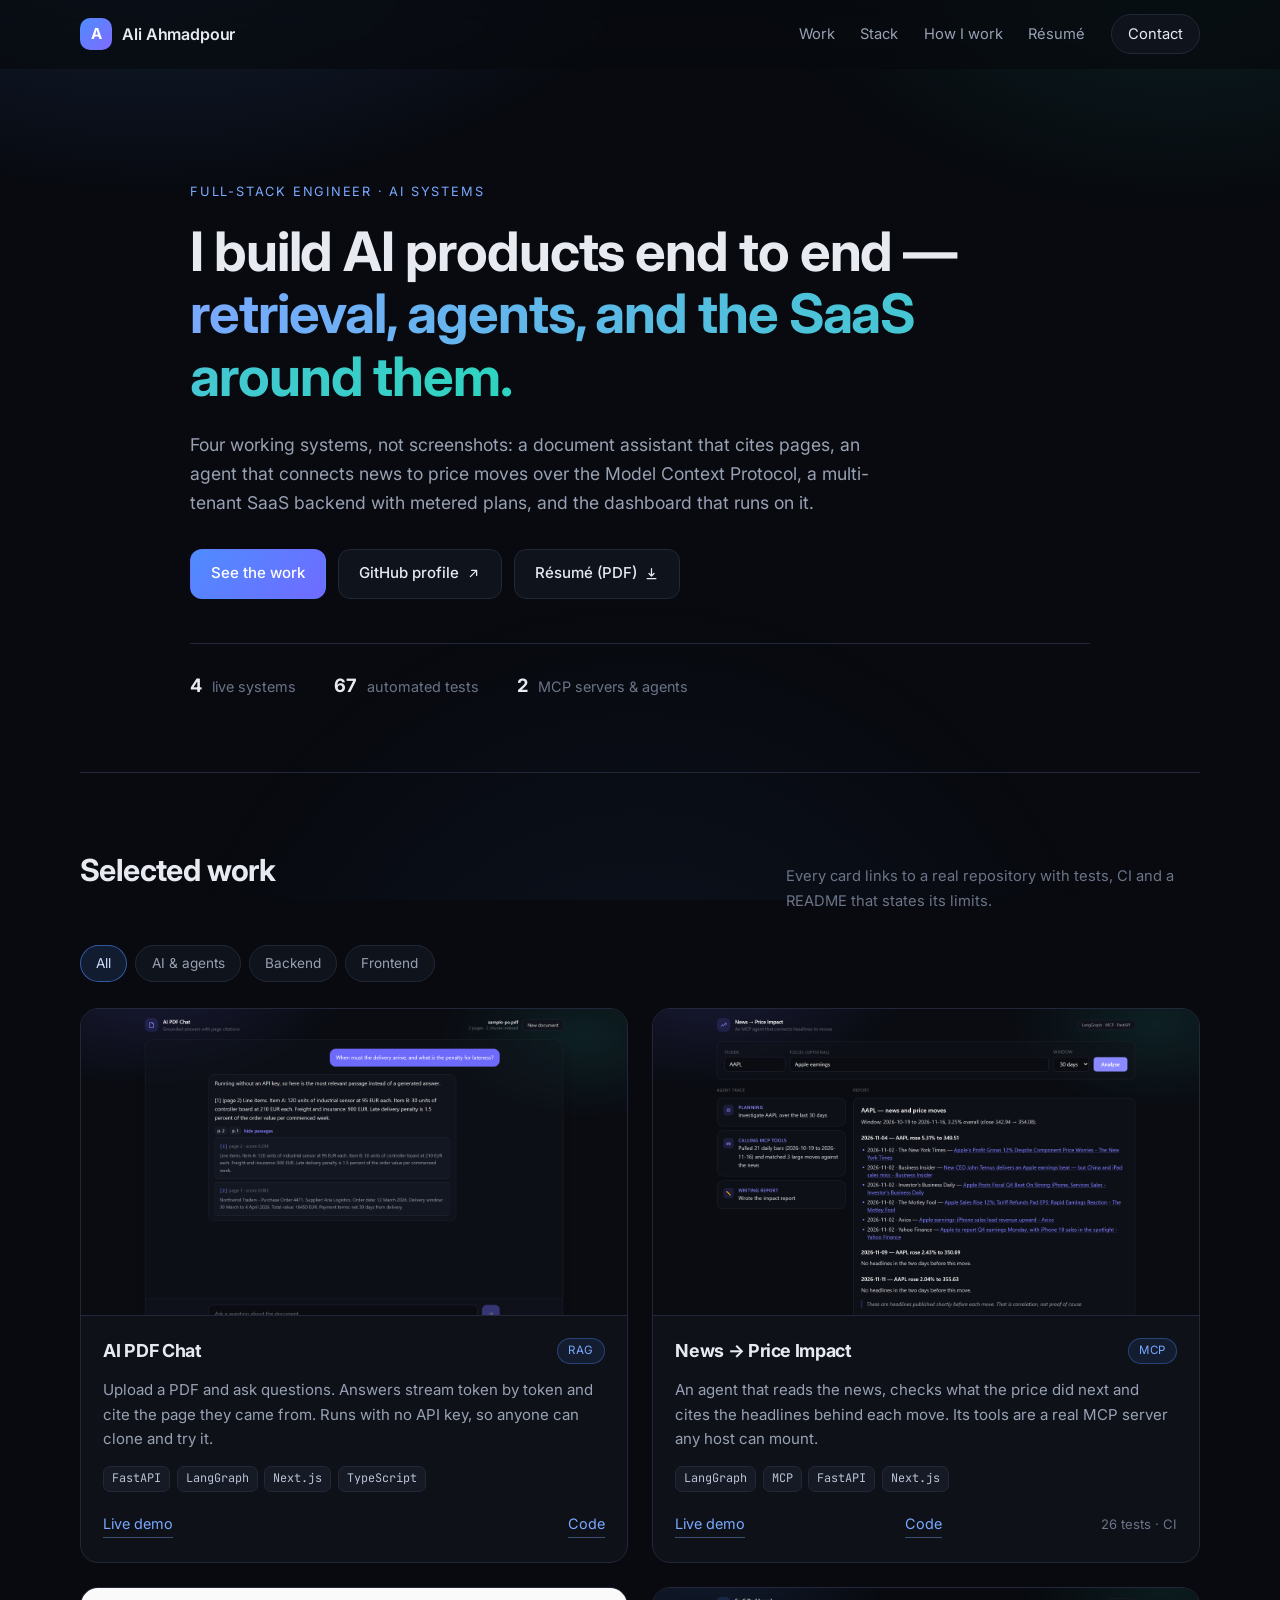
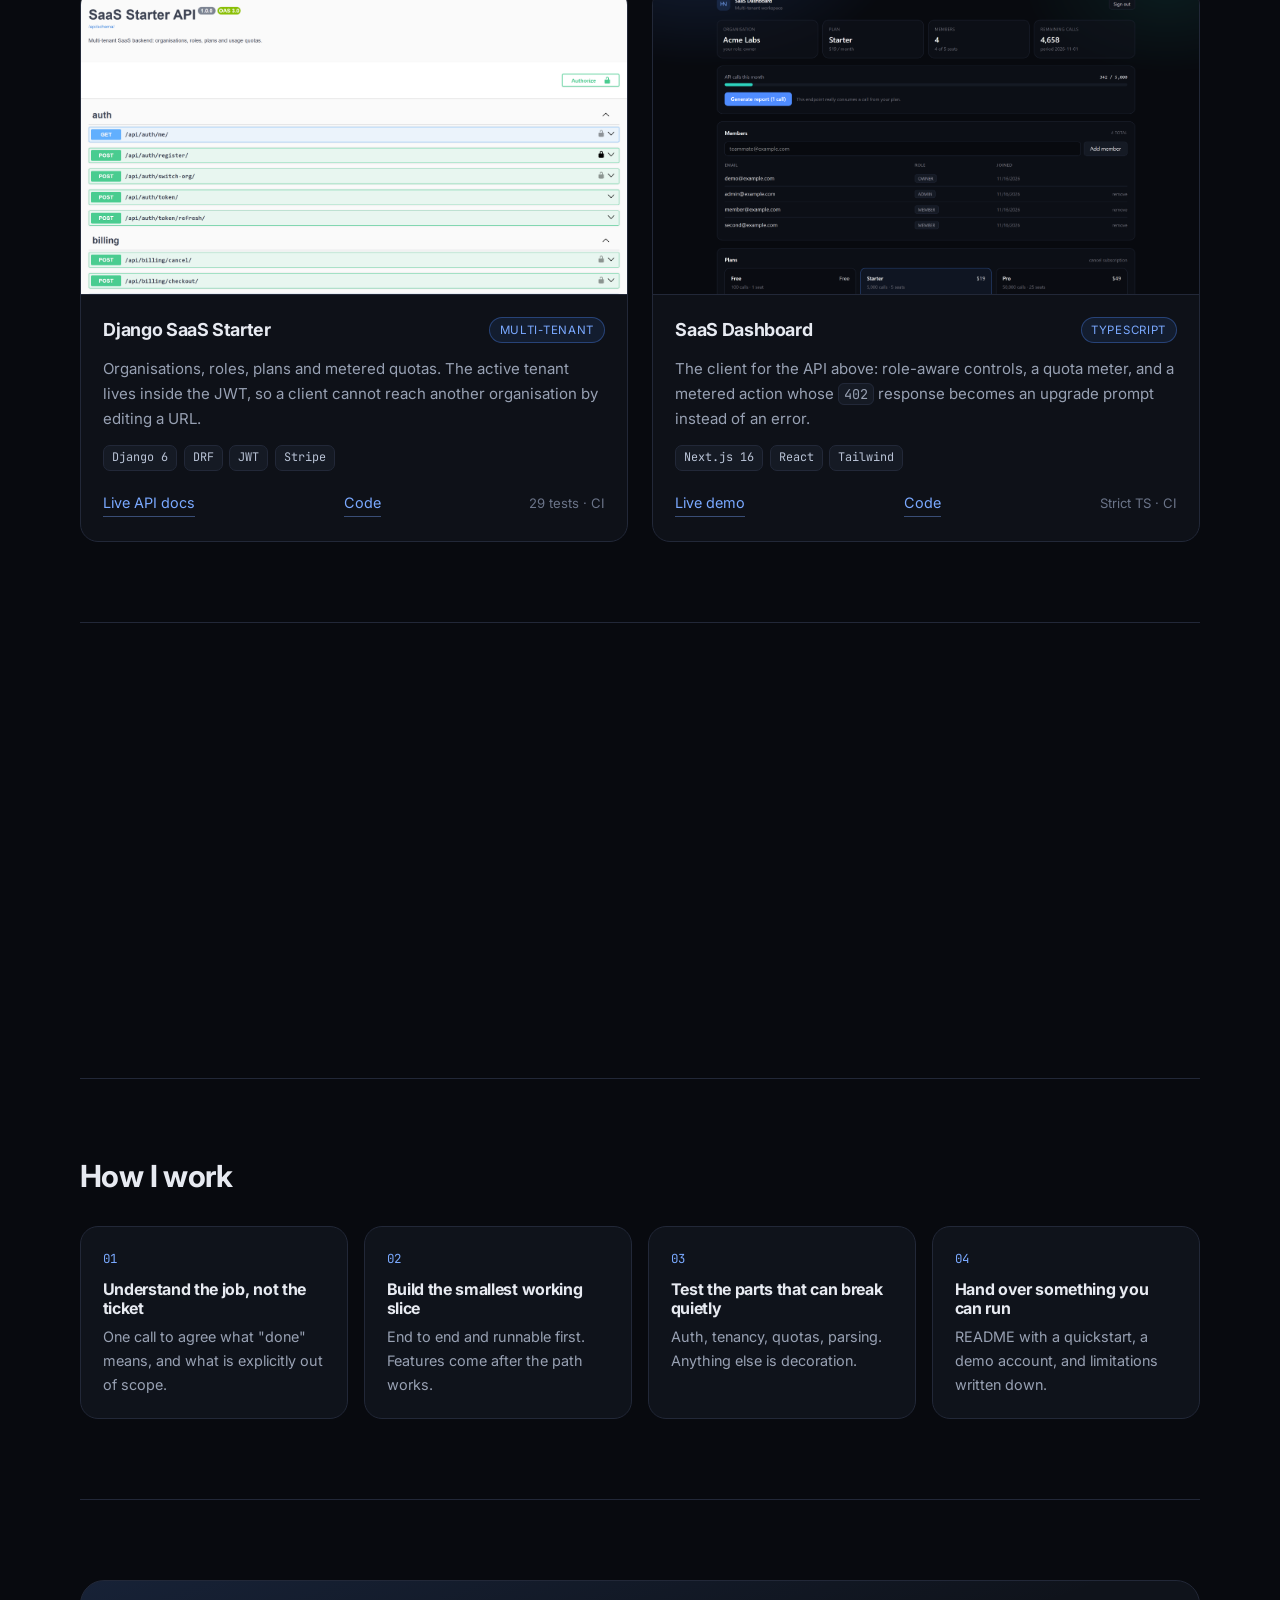
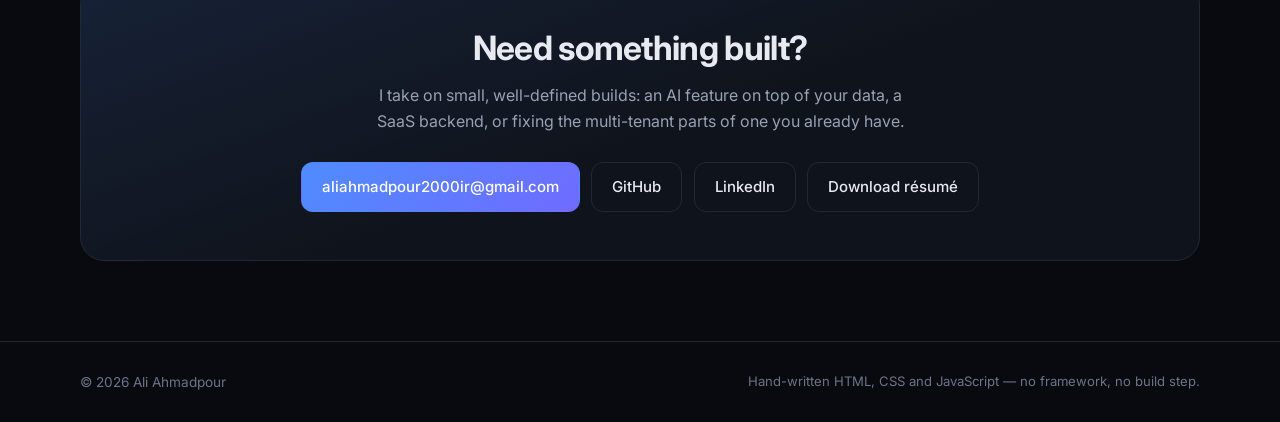
==== commit cc7ec635: "Add LinkedIn to the contact block" ====
--- a/index.html
+++ b/index.html
@@ -276,6 +276,7 @@
           <div class="contact-actions">
             <a class="btn btn-primary" href="mailto:aliahmadpour2000ir@gmail.com">aliahmadpour2000ir@gmail.com</a>
             <a class="btn" href="https://github.com/MrFox2000" target="_blank" rel="noreferrer">GitHub</a>
+            <a class="btn" href="https://www.linkedin.com/in/ali-ahmadpour-dev/" target="_blank" rel="noreferrer">LinkedIn</a>
             <a class="btn" href="resume.pdf" download>Download résumé</a>
           </div>
         </div>
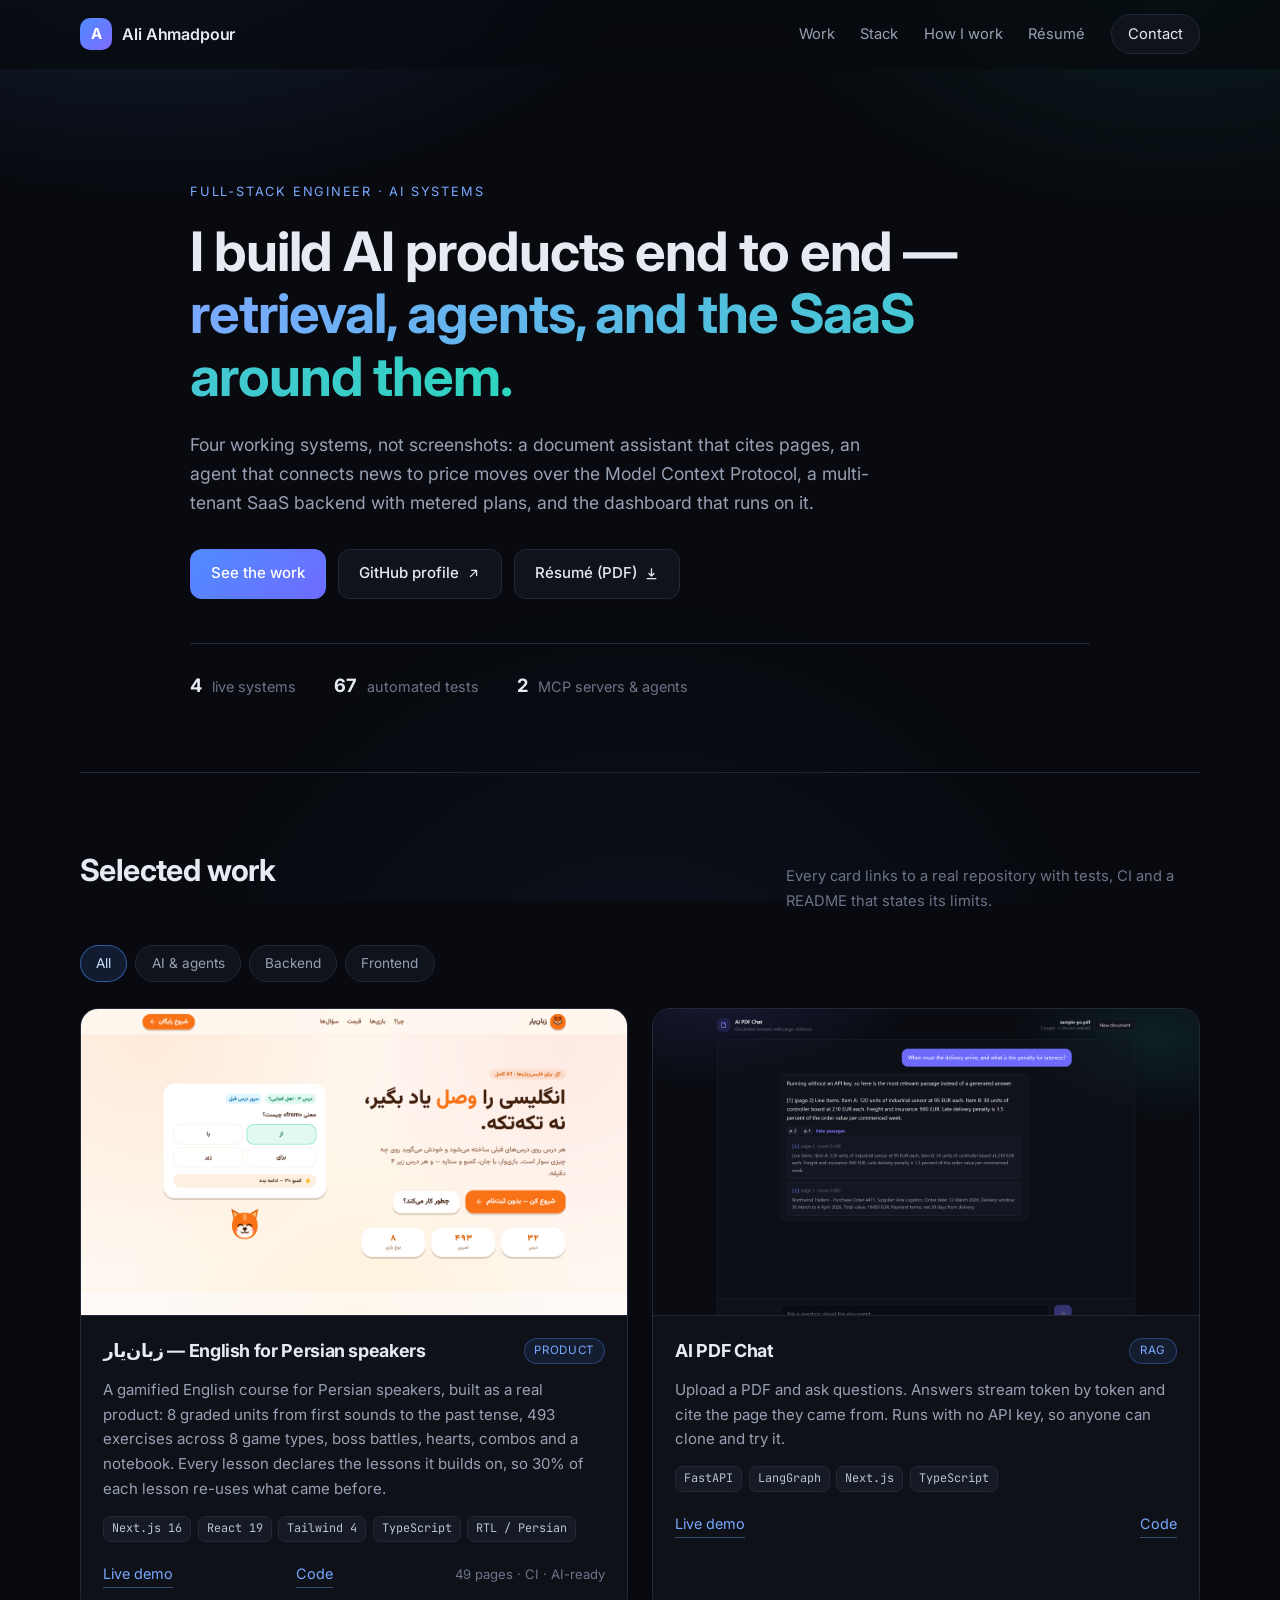
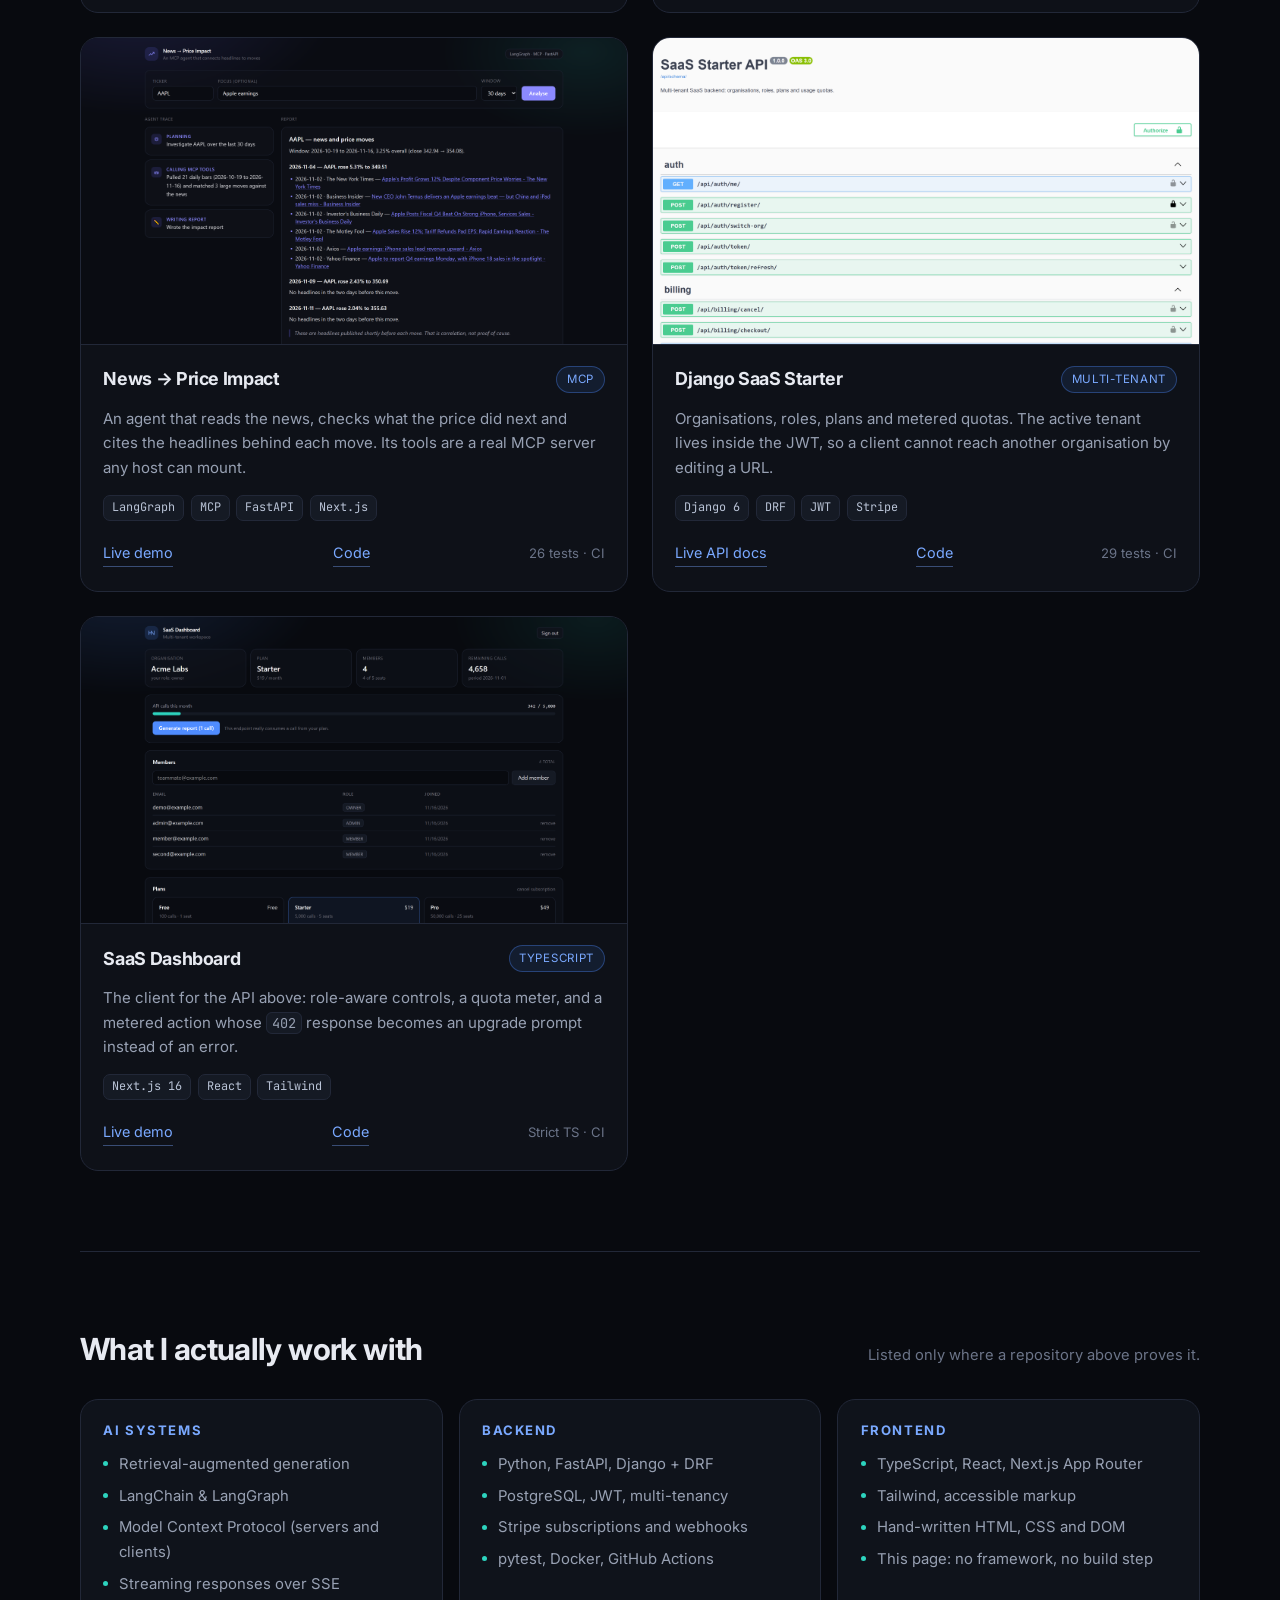
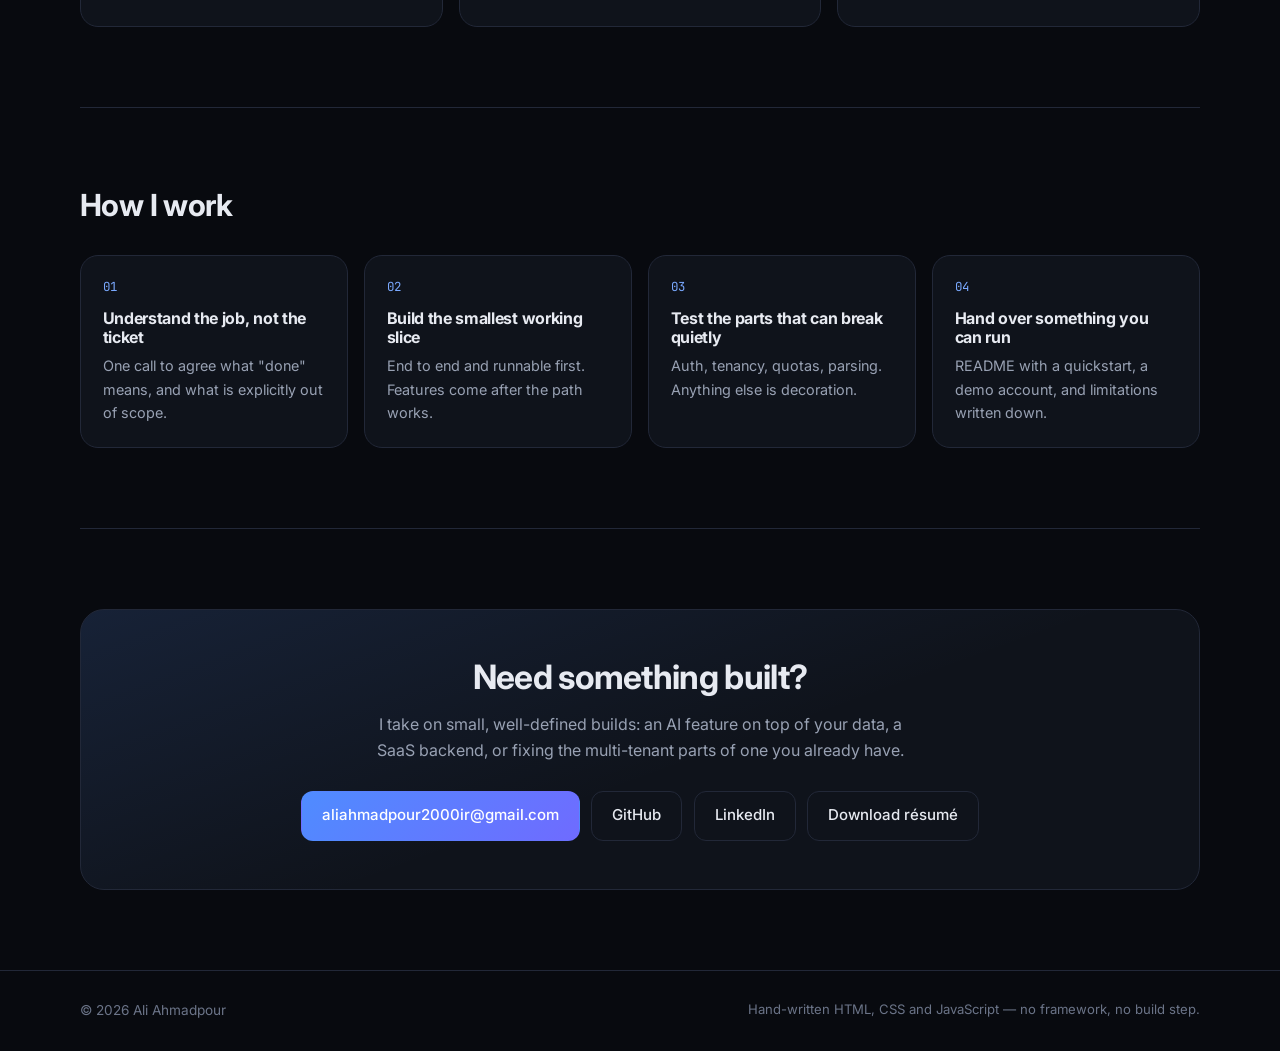
==== commit b0deb7e8: "Add زبان‌یار to the portfolio" ====
--- a/index.html
+++ b/index.html
@@ -92,6 +92,36 @@
         </div>
 
         <div class="projects">
+          <article class="project" data-tags="frontend">
+            <a class="project-shot" href="https://zabanyar-kappa.vercel.app/" target="_blank" rel="noreferrer">
+              <img src="assets/zabanyar.png" alt="زبان‌یار landing page in Persian with a fox mascot" loading="lazy" />
+            </a>
+            <div class="project-body">
+              <div class="project-title-row">
+                <h3>زبان‌یار — English for Persian speakers</h3>
+                <span class="badge">Product</span>
+              </div>
+              <p>
+                A gamified English course for Persian speakers, built as a real product: 8 graded
+                units from first sounds to the past tense, 493 exercises across 8 game types, boss
+                battles, hearts, combos and a notebook. Every lesson declares the lessons it builds
+                on, so 30% of each lesson re-uses what came before.
+              </p>
+              <ul class="stack" role="list">
+                <li>Next.js 16</li>
+                <li>React 19</li>
+                <li>Tailwind 4</li>
+                <li>TypeScript</li>
+                <li>RTL / Persian</li>
+              </ul>
+              <div class="project-links">
+                <a href="https://zabanyar-kappa.vercel.app/" target="_blank" rel="noreferrer">Live demo</a>
+                <a href="https://github.com/MrFox2000/zabanyar" target="_blank" rel="noreferrer">Code</a>
+                <span class="muted">49 pages · CI · AI-ready</span>
+              </div>
+            </div>
+          </article>
+
           <article class="project" data-tags="ai backend frontend">
             <a class="project-shot" href="https://github.com/MrFox2000/ai-pdf-chat" target="_blank" rel="noreferrer">
               <img src="assets/ai-pdf-chat.png" alt="AI PDF Chat answering a question with cited pages" loading="lazy" />
